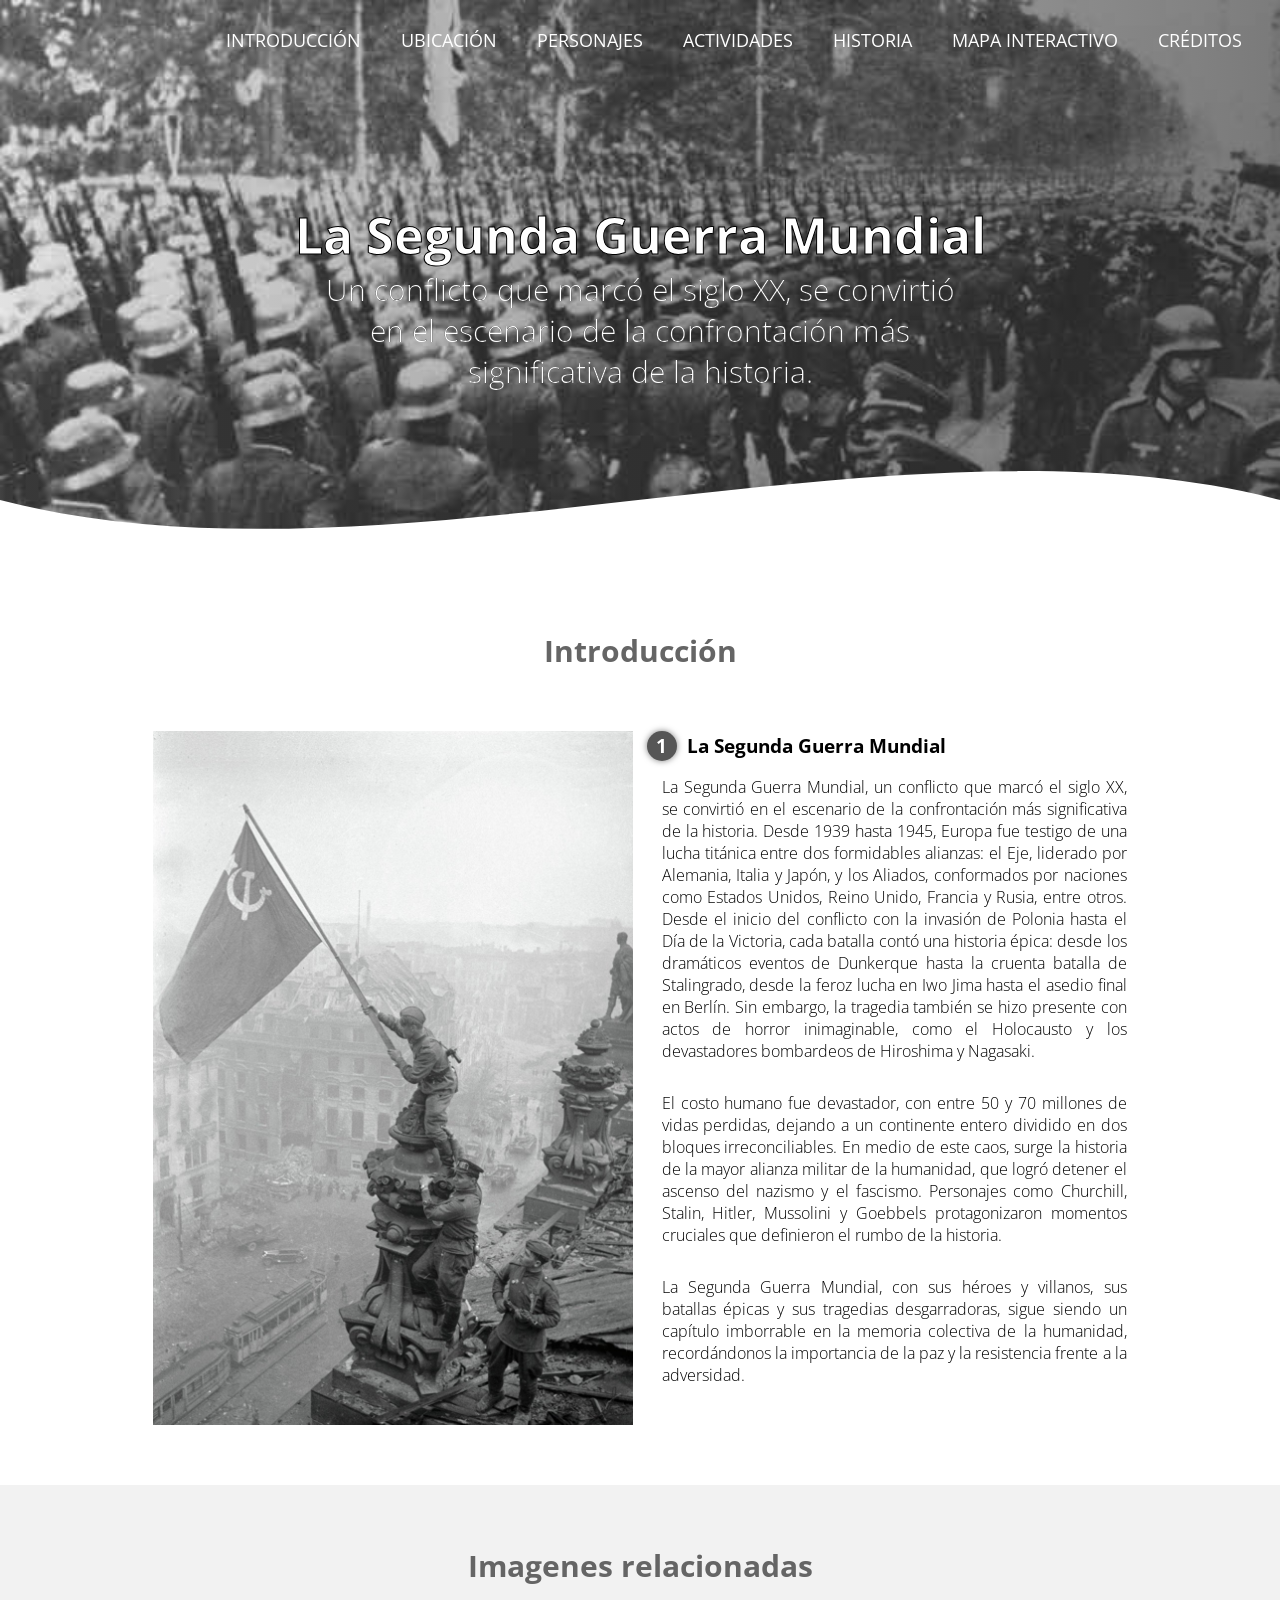
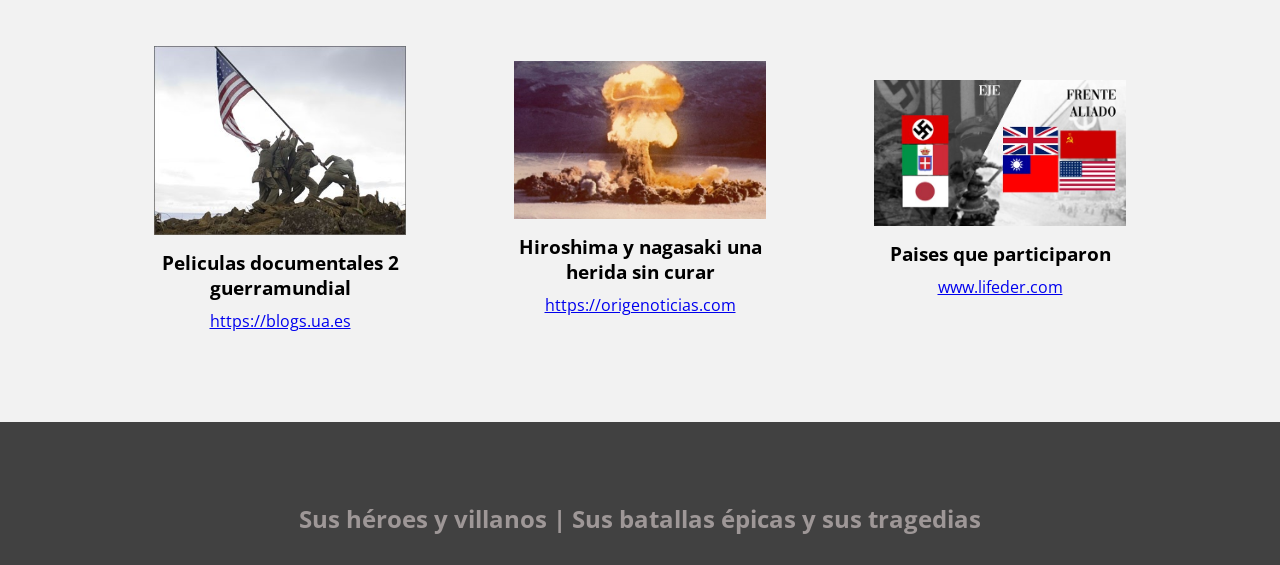
==== index.html @ ab1227be "Subida inicial Es el proyecto en su forma más básica" ====
<!DOCTYPE html>
<html lang="es">
  <head>
    <meta charset="UTF-8" />
    <meta name="viewport" content="width=device-width, initial-scale=1.0" />
    <meta http-equiv="X-UA-Compatible" content="ie=edge" />
    <title>La Segunda Guerra Mundial</title>
    <!-- titulo -->
    <link rel="shortcut icon" href="img/union.png" type="image/x-icon" />
    <!-- icono de la pestaña del navegador -->
    <link
      href="https://cdnjs.cloudflare.com/ajax/libs/font-awesome/5.13.0/css/all.min.css"
      rel="stylesheet"
    />
    <!-- icono del menu de navegacion -->
    <link rel="stylesheet" href="css/estilos.css" />
    <!-- coneccion con los estilos -->
    <link
      href="https://fonts.googleapis.com/css?family=Open+Sans:300,400,700,800&display=swap"
      rel="stylesheet"
    />
    <!-- Fuente del texto: Open Sans -->
  </head>

  <body>
    <header>
      <!-- Menu de navegacion-->

      <nav>
        <input type="checkbox" id="check" />

        <label for="check" class="checkbtn">
          <i class="fas fa-bars"></i>
        </label>

        <ul>
          <li><a href="index.html">Introducción</a></li>
          <li><a href="ubicación.html">Ubicación</a></li>
          <li><a href="personajes.html">Personajes</a></li>
          <li><a href="actividades.html">Actividades</a></li>
          <li><a href="historia.html">Historia</a></li>
          <li><a href="mapa.html">Mapa interactivo</a></li>
          <li><a href="creditos.html">Créditos</a></li>
        </ul>
      </nav>

      <!-- texto del encabezado -->

      <section class="textos-header">
        <h1>La Segunda Guerra Mundial</h1>
        <h2>
          Un conflicto que marcó el siglo XX, se convirtió en el escenario de la
          confrontación más significativa de la historia.
        </h2>
      </section>

      <div class="wave" >
        <!--esto ayuda hacer la forma ondulada -->
        <!--  -->
        <img src="img/onda.svg" alt="" class="onda" />
      </div>

    </header>

    <!-- cuerpo del proyecto -->

    <main>
      <section class="contenedor sobre-nosotros">
        <h2 class="titulo">Introducción</h2>
        <div class="contenedor-sobre-nosotros">
          <img src="img/introduccion.jpg" alt="" class="imagen-about-us" />
          <div class="contenido-textos">
            <h3><span>1</span> La Segunda Guerra Mundial</h3>
            <p>
              La Segunda Guerra Mundial, un conflicto que marcó el siglo XX, se
              convirtió en el escenario de la confrontación más significativa de
              la historia. Desde 1939 hasta 1945, Europa fue testigo de una
              lucha titánica entre dos formidables alianzas: el Eje, liderado
              por Alemania, Italia y Japón, y los Aliados, conformados por
              naciones como Estados Unidos, Reino Unido, Francia y Rusia, entre
              otros. Desde el inicio del conflicto con la invasión de Polonia
              hasta el Día de la Victoria, cada batalla contó una historia
              épica: desde los dramáticos eventos de Dunkerque hasta la cruenta
              batalla de Stalingrado, desde la feroz lucha en Iwo Jima hasta el
              asedio final en Berlín. Sin embargo, la tragedia también se hizo
              presente con actos de horror inimaginable, como el Holocausto y
              los devastadores bombardeos de Hiroshima y Nagasaki.
            </p>
            <p>
              El costo humano fue devastador, con entre 50 y 70 millones de
              vidas perdidas, dejando a un continente entero dividido en dos
              bloques irreconciliables. En medio de este caos, surge la historia
              de la mayor alianza militar de la humanidad, que logró detener el
              ascenso del nazismo y el fascismo. Personajes como Churchill,
              Stalin, Hitler, Mussolini y Goebbels protagonizaron momentos
              cruciales que definieron el rumbo de la historia.
            </p>
            <p>
              La Segunda Guerra Mundial, con sus héroes y villanos, sus batallas
              épicas y sus tragedias desgarradoras, sigue siendo un capítulo
              imborrable en la memoria colectiva de la humanidad, recordándonos
              la importancia de la paz y la resistencia frente a la adversidad.
            </p>
          </div>
        </div>
      </section>

      <!-- Imagenes relacionadas -->

      <section class="about-services">
        <div class="contenedor">
          <h2 class="titulo">Imagenes relacionadas</h2>
          <div class="servicio-cont">
            <div class="servicio-ind">
              <img src="img/rela1.jpg" alt="" />
              <h3>Peliculas documentales 2 guerramundial</h3>
              <a href="https://blogs.ua.es/peliculasdocumentales2guerramundial/"
                >https://blogs.ua.es</a
              >
            </div>
            <div class="servicio-ind">
              <img src="img/rela2.jpg" alt="" />
              <h3>Hiroshima y nagasaki una herida sin curar</h3>
              <a
                href="https://origenoticias.com/70-anos-de-hiroshima-y-nagasaki-una-herida-sin-curar/"
                >https://origenoticias.com</a
              >
            </div>
            <div class="servicio-ind">
              <img src="img/rela3.jpg" alt="" />
              <h3>Paises que participaron</h3>
              <a
                href="https://www.lifeder.com/paises-participaron-segunda-guerra-mundial/"
                >www.lifeder.com</a
              >
            </div>
          </div>
        </div>
      </section>
    </main>

    <!-- parte final -->

    <footer>
      <h2 class="titulo-final">
        Sus héroes y villanos | Sus batallas épicas y sus tragedias
      </h2>
    </footer>
  </body>
</html>

<!--
    
    El diseño de este proyecto mio (se usaron varios tutoriales en youtube para llegar a este punto) es de una plantilla de un proyecto anterior que fue reutilizado, es por eso que los css mantienen esa forma

    Creditos del autor del trabajo: Oscar Daniel Sanabria Daza

-->
---- css/estilos.css ----
* {
  margin: 0;
  padding: 0;
  box-sizing: border-box;
}

:root {
  --blanco: #fff;
  --negro: #000;
  --titulo: #656565;
  --hover: #9e9797;
  --fondo1: #bc4e9c;
  --fondo2: #1f1f3c;
}

body {
  font-family: "open sans";
}

.contenedor {
  padding: 60px 0;
  width: 90%;
  max-width: 1000px;
  margin: auto;
  overflow: hidden;
}

.titulo {
  color: var(--titulo);
  font-size: 30px;
  text-align: center;
  margin-bottom: 60px;
}

/* Header */

header {
  width: 100%;
  height: 600px;
  background: var(--titulo);
  /* fallback for old browsers */
  background: -webkit-linear-gradient(
      to right,
      hsla(0, 0%, 73%, 0.226),
      hsla(0, 0%, 23%, 0.664)
    ),
    url(../img/inicio.jpg);
  /* Chrome 10-25, Safari 5.1-6 */
  background: linear-gradient(
      to right,
      hsla(0, 0%, 73%, 0.226),
      hsla(0, 0%, 23%, 0.664)
    ),
    url(../img/inicio.jpg);
  /* W3C, IE 10+/ Edge, Firefox 16+, Chrome 26+, Opera 12+, Safari 7+ */
  background-size: cover;
  background-attachment: fixed;
  position: relative;
}

/* decoracion de la onda */

.wave {
  height: 150px;
  overflow: hidden;
  position: absolute;
  bottom: 0;
  width: 100%;
  z-index: 1; /* esto le da una posicion al vector svg en el eje z, se va usar para que quede atras del menu despegable */
}

.onda {
  width: 100%;
}

/* menu de navegacion */

nav {
  width: 100%;
}

nav ul {
  float: right;
  margin-right: 20px;
}

nav ul li {
  display: inline-block;
  line-height: 80px;
  margin: 0 5px;
}

nav ul li a {
  color: var(--blanco);
  font-size: 18px;
  padding: 7px 13px;
  border-radius: 3px;
  text-transform: uppercase;
  text-decoration: none;
}

nav > ul li a:hover {
  background: var(--hover);
  transition: 0.5s;
  text-decoration: underline;
}

.checkbtn {
  font-size: 30px;
  color: var(--blanco);
  float: right;
  line-height: 80px;
  margin-right: 40px;
  cursor: pointer;
  display: none;
}
#check {
  display: none;
}

/* header */

header .textos-header {
  display: flex;
  height: 430px;
  width: 100%;
  align-items: center;
  justify-content: center;
  flex-direction: column;
  text-align: center;
}

.textos-header h1 {
  -webkit-text-stroke: 1px var(--negro);
  font-size: 50px;
  color: var(--blanco);
}

.textos-header h2 {
  -webkit-text-stroke: 0.2px var(--negro);
  font-size: 30px;
  width: 50%;
  font-weight: 300;
  color: var(--blanco);
}

/* About us */

main .sobre-nosotros {
  padding: 30px 0 60px 0;
}
.contenedor-sobre-nosotros {
  display: flex;
  justify-content: space-evenly;
}

.imagen-about-us {
  width: 48%;
}

.sobre-nosotros .contenido-textos {
  width: 48%;
}

.contenido-textos h3 {
  margin-bottom: 15px;
}

.contenido-textos h3 span {
  background: #565656;
  color: var(--blanco);
  border-radius: 50%;
  display: inline-block;
  text-align: center;
  width: 30px;
  height: 30px;
  padding: 2px;
  box-shadow: 0 0 6px 0 rgba(0, 0, 0, 0.5);
  margin-right: 5px;
}

.contenido-textos p {
  padding: 0px 0px 30px 15px;
  font-weight: 300;
  text-align: justify;
}

/* Contenedor del Texto */
#texto-recuadro {
  background: #fff;
  padding: 50px;
  margin-top: 5px;
  box-shadow: 0 0 5px rgba(0, 0, 0, 0.1);
}

/*  Our team */

.about-services {
  background: #f2f2f2;
  padding-bottom: 30px;
}

.servicio-cont {
  display: flex;
  justify-content: space-between;
  align-items: center;
}

.servicio-ind {
  width: 28%;
  text-align: center;
}

.servicio-ind img {
  width: 90%;
}

.servicio-ind h3 {
  margin: 10px 0;
}

/* footer */

footer {
  background: #414141;
  padding: 60px 0 30px 0;
  margin: auto;
  overflow: hidden;
}

.titulo-final {
  text-align: center;
  font-size: 24px;
  margin: 20px 0 0 0;
  color: #9e9797;
}

/* @media only screen and (max-width:...)  */

/* pantallas de escritorio (> 1200) */

/* No es necesario ya que la mayoria de los tamaños estan en % lo cual facilita que se adapte a las pantallas >1200 pixeles */

@media screen and (max-width: 900px) {
  /* tableta o portátil sencillo (800 - 1200): se tomo 900px como punto medio de estas medidas */
  header {
    background-position: center;
  }

  nav ul {
    float: none;
    text-align: center;
  }

  nav ul li a {
    font-size: 15px;
  }

  .contenedor-sobre-nosotros {
    flex-direction: column;
    justify-content: center;
    align-items: center;
  }

  .sobre-nosotros .contenido-textos {
    width: 90%;
  }

  .imagen-about-us {
    width: 90%;
  }

  /* servicios */

  .servicio-cont {
    justify-content: center;
    flex-direction: column;
  }

  .servicio-ind {
    width: 100%;
    text-align: center;
  }

  .servicio-ind:nth-child(1),
  .servicio-ind:nth-child(2) {
    margin-bottom: 60px;
  }

  .servicio-ind img {
    width: 90%;
  }
}

@media screen and (max-width: 800px) {
  /* teléfono celular en sentido vertical (<800) */

  header .textos-header {
    height: 300px;
  }

  .textos-header h1 {
    font-size: 35px;
  }

  .textos-header h2 {
    font-size: 20px;
  }

  /* ABOUT US */

  .imagen-about-us {
    margin-bottom: 60px;
    width: 99%;
  }

  .sobre-nosotros .contenido-textos {
    width: 95%;
  }

  /* Footer */

  .titulo-final {
    font-size: 20px;
  }

  /* Menu desplegable */

  .checkbtn {
    display: block;
  }
  ul {
    position: fixed;
    width: 100%;
    background: #2c3e50;
    top: 85px;
    left: -100%;
    text-align: center;
    transition: all 0.5s;
    z-index: 2; /* esto hace que este por encima del vecto svg en el eje z */
  }
  nav ul li {
    display: block;
    margin: 20px 0;
    line-height: 30px;
  }
  nav ul li a {
    font-size: 20px;
  }

  #check:checked ~ ul {
    left: 0;
  }
}
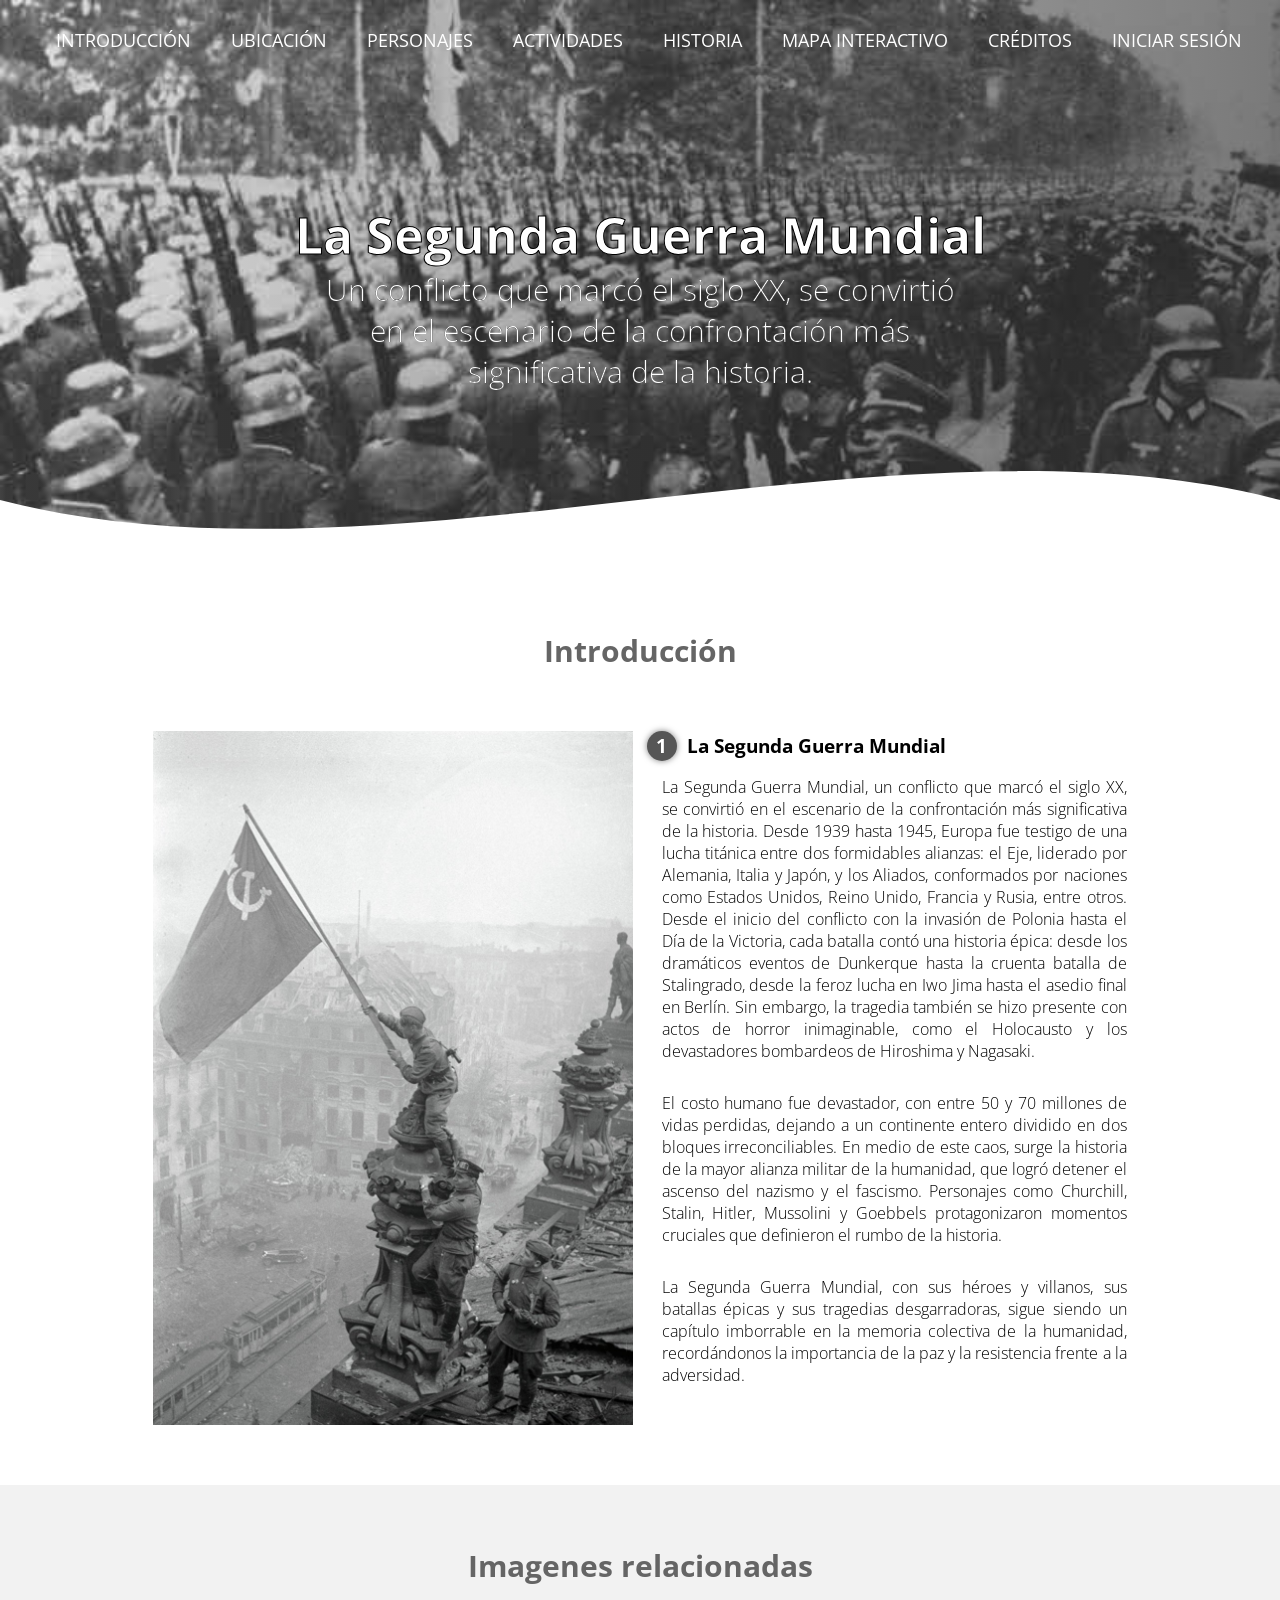
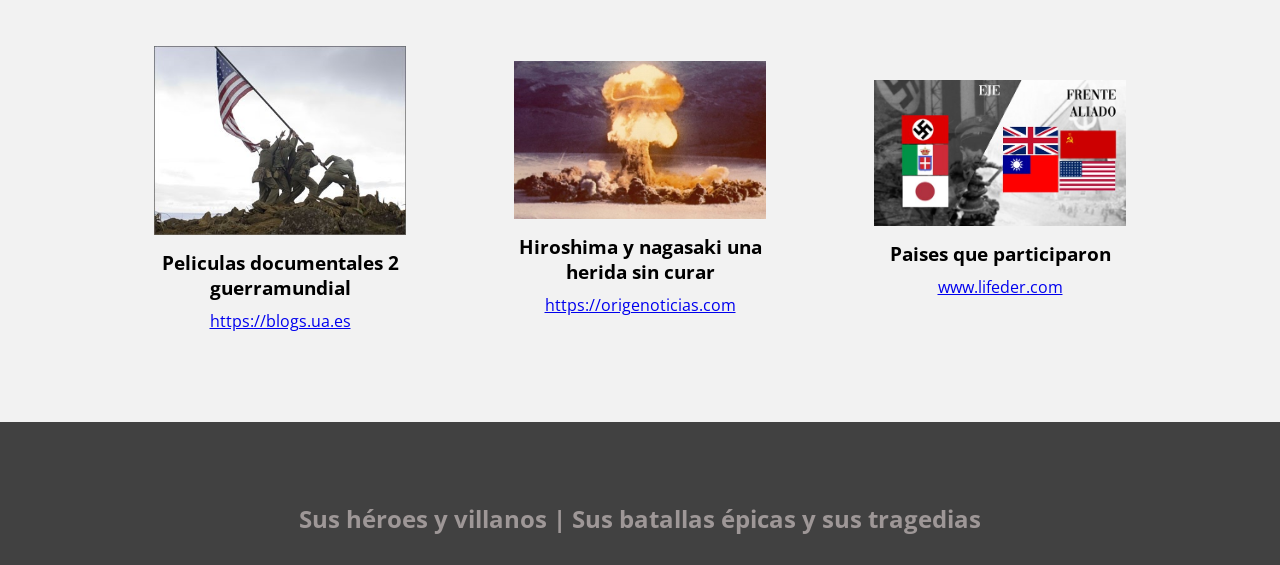
==== commit 61a49823: "Se conecto registro y login a las demas vistas y se modifico el estilo" ====
--- a/index.html
+++ b/index.html
@@ -41,6 +41,7 @@
           <li><a href="historia.html">Historia</a></li>
           <li><a href="mapa.html">Mapa interactivo</a></li>
           <li><a href="creditos.html">Créditos</a></li>
+          <li><a href="login.html">Iniciar Sesión</a></li>
         </ul>
       </nav>
 
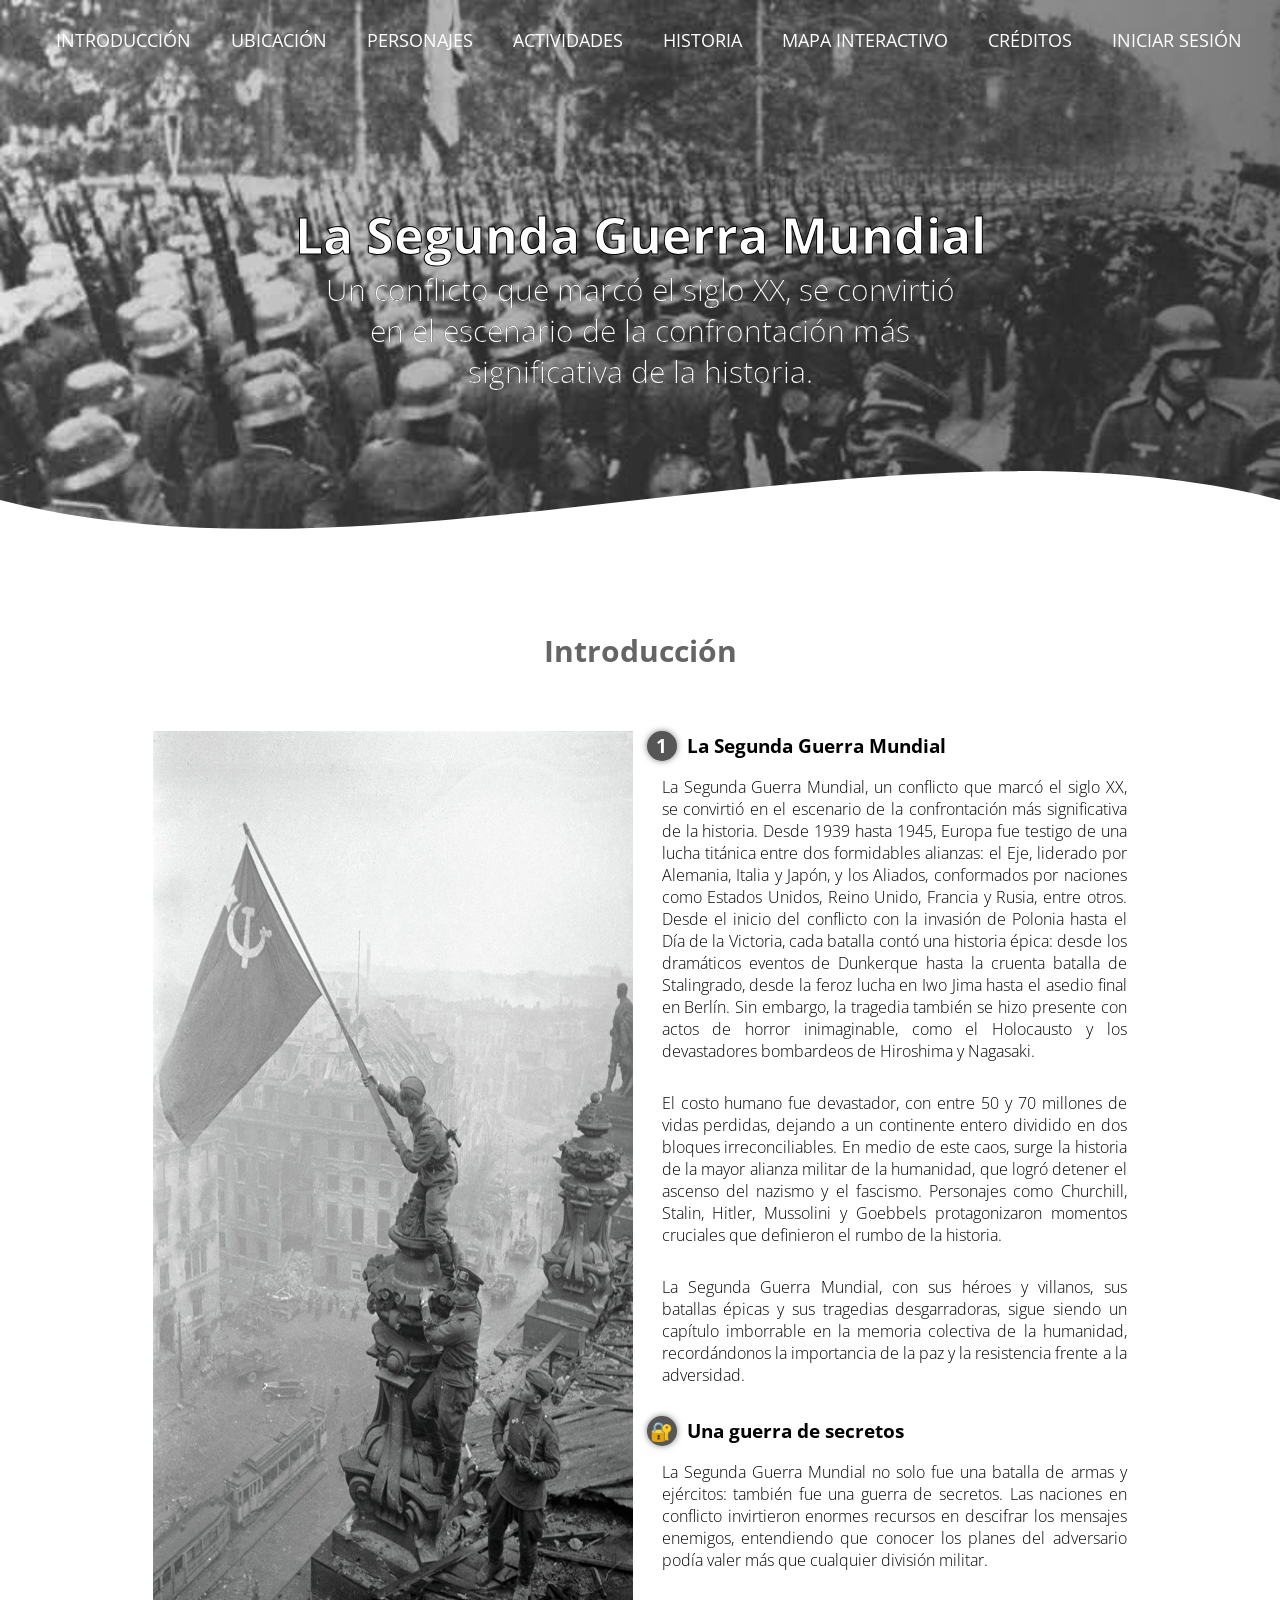
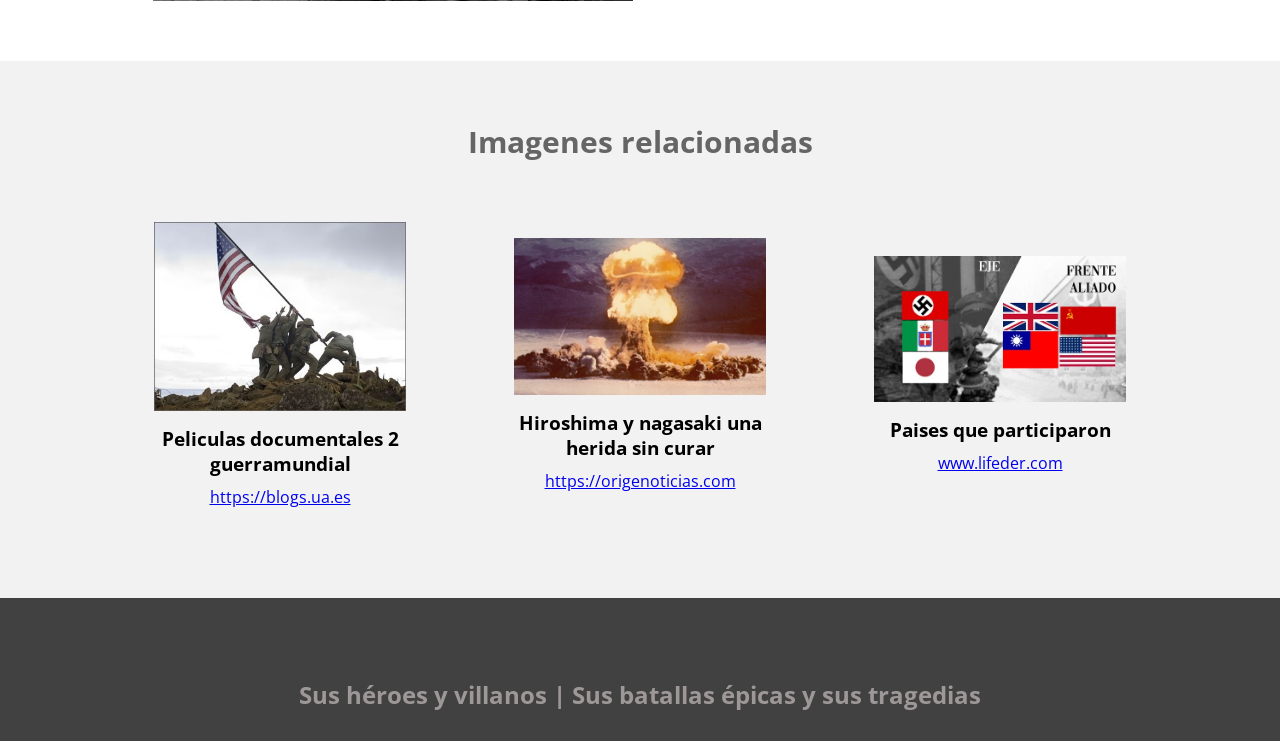
==== commit 3c370733: "Adición de textos complementarios sobre criptografía durante La Segunda Guerra Mundial" ====
--- a/index.html
+++ b/index.html
@@ -102,6 +102,10 @@
               imborrable en la memoria colectiva de la humanidad, recordándonos
               la importancia de la paz y la resistencia frente a la adversidad.
             </p>
+            <h3><span>🔐</span> Una guerra de secretos</h3>
+            <p>
+              La Segunda Guerra Mundial no solo fue una batalla de armas y ejércitos: también fue una guerra de secretos. Las naciones en conflicto invirtieron enormes recursos en descifrar los mensajes enemigos, entendiendo que conocer los planes del adversario podía valer más que cualquier división militar.
+            </p>
           </div>
         </div>
       </section>
@@ -148,12 +152,4 @@
       </h2>
     </footer>
   </body>
-</html>
-
-<!--
-    
-    El diseño de este proyecto mio (se usaron varios tutoriales en youtube para llegar a este punto) es de una plantilla de un proyecto anterior que fue reutilizado, es por eso que los css mantienen esa forma
-
-    Creditos del autor del trabajo: Oscar Daniel Sanabria Daza
-
--->
+</html>
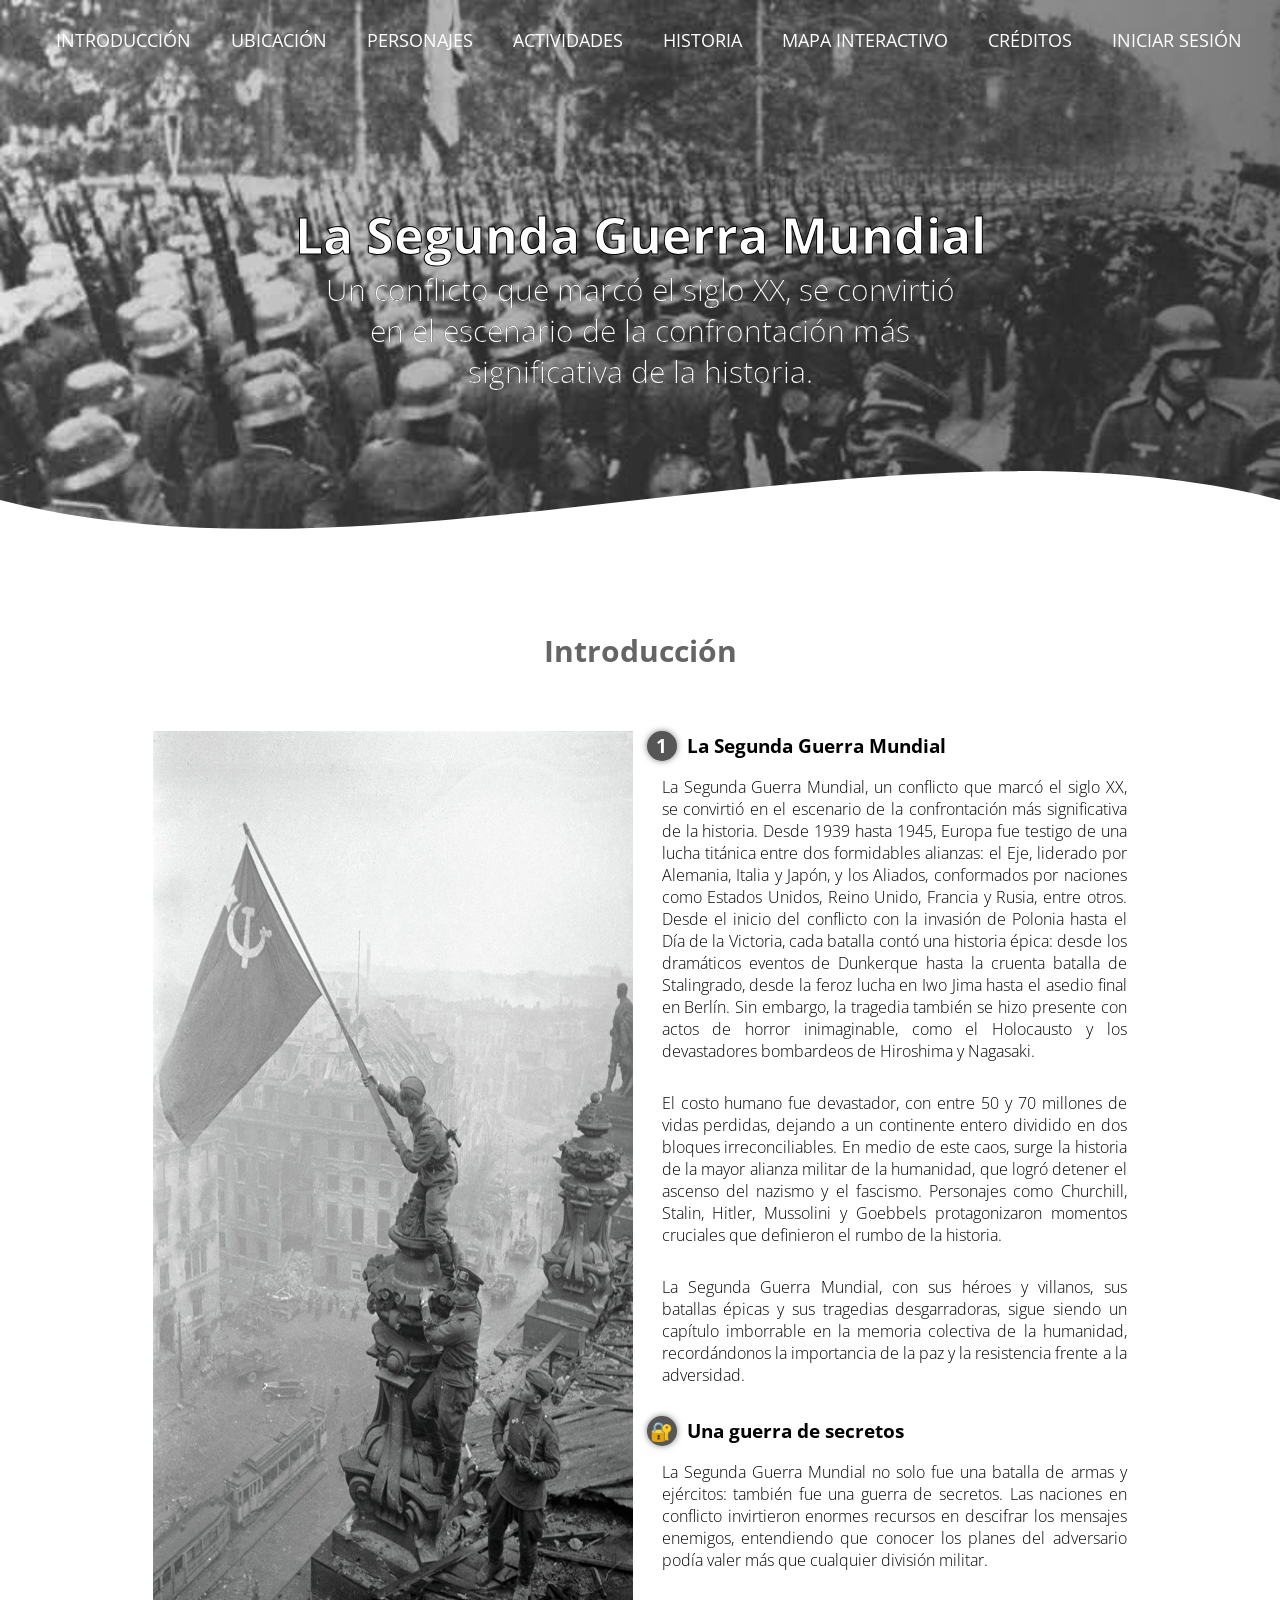
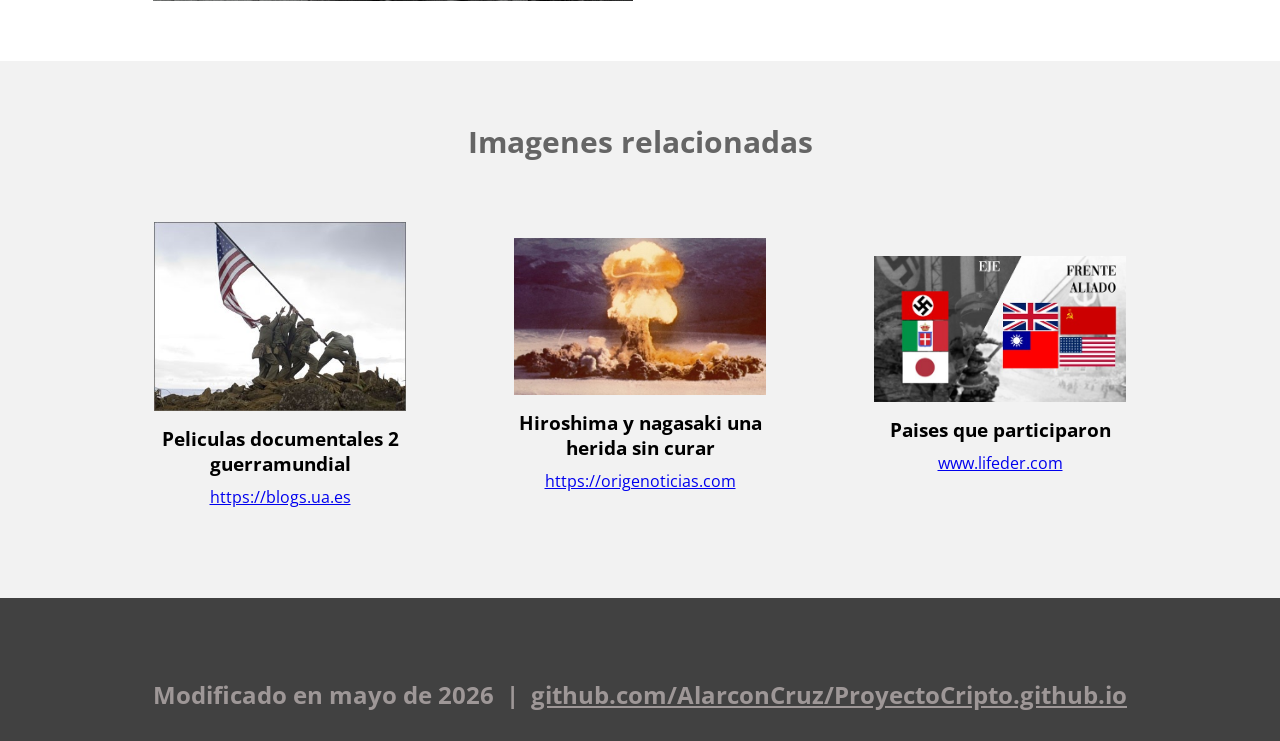
==== commit 55810c77: "Edición de footer" ====
--- a/index.html
+++ b/index.html
@@ -148,8 +148,12 @@
 
     <footer>
       <h2 class="titulo-final">
-        Sus héroes y villanos | Sus batallas épicas y sus tragedias
-      </h2>
+            Modificado en mayo de 2026 &nbsp;|&nbsp;
+            <a href="https://github.com/AlarconCruz/ProyectoCripto.github.io"
+               style="color:inherit; text-decoration:underline;">
+                github.com/AlarconCruz/ProyectoCripto.github.io
+            </a>
+        </h2>
     </footer>
   </body>
 </html>
